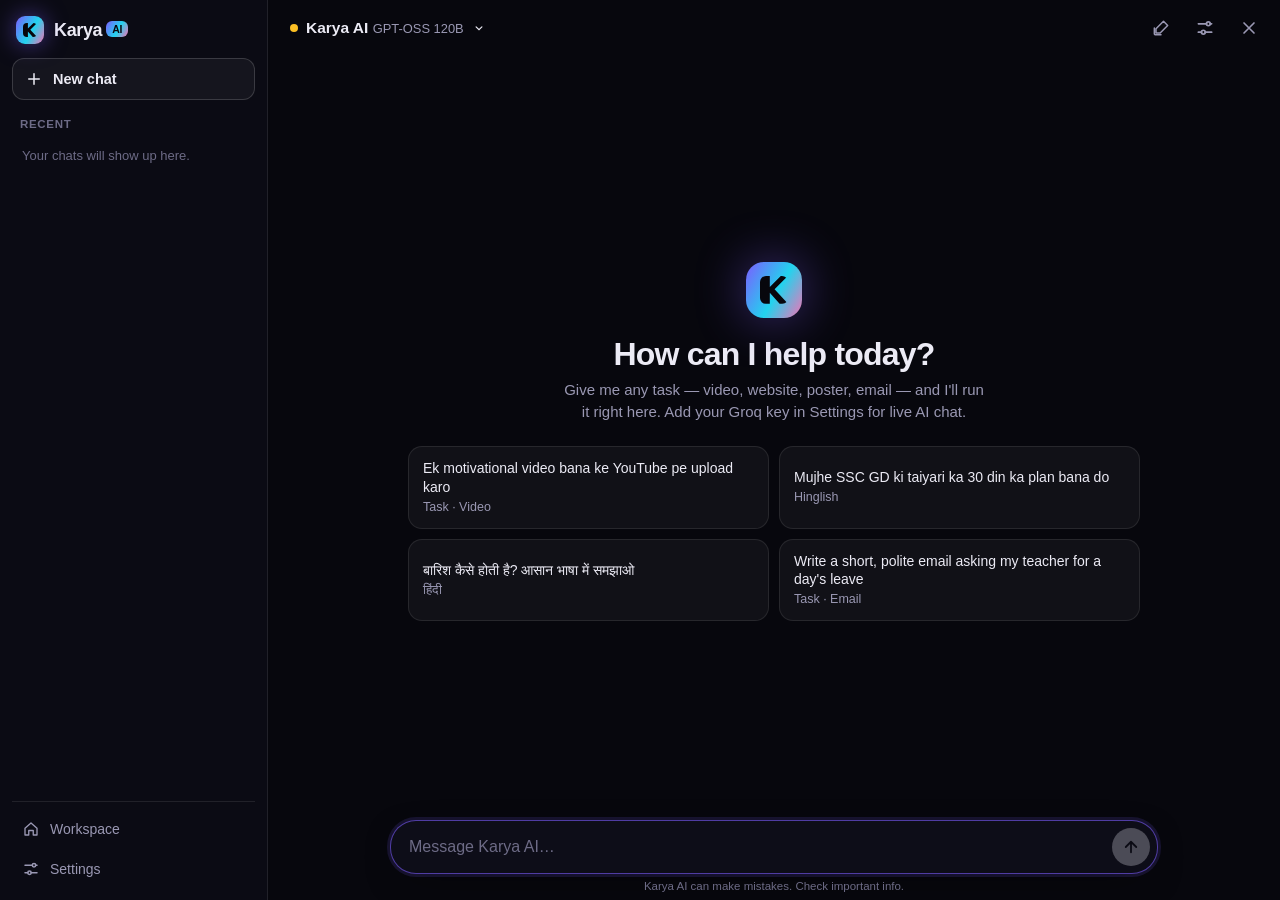
==== chat.html @ 82b5acd1 "Karya AI site: home, full-screen chat, Workspace panel" ====
<!doctype html>
<html lang="en" data-theme="dark">
<head>
<meta charset="utf-8">
<meta name="viewport" content="width=device-width, initial-scale=1, viewport-fit=cover, interactive-widget=resizes-content">
<title>Chat — Karya AI</title>
<meta name="description" content="Chat with Karya AI — fast, smooth, in your language.">
<meta name="theme-color" content="#07070d">
<link rel="icon" href="favicon.svg" type="image/svg+xml">
<link rel="stylesheet" href="chat.css">
</head>
<body>
<div class="app" id="app">
  <aside class="side" id="side" aria-label="Chats">
    <div class="side-top">
      <a href="index.html" class="brand" aria-label="Karya AI home"><span class="brand-mark" aria-hidden="true"></span><span class="brand-name">Karya<span class="brand-ai">AI</span></span></a>
      <button class="icon-btn only-mobile" id="sideClose" aria-label="Close chat list">
        <svg viewBox="0 0 24 24" width="20" height="20" aria-hidden="true"><path d="M6 6l12 12M18 6L6 18" stroke="currentColor" stroke-width="2" stroke-linecap="round"/></svg>
      </button>
    </div>
    <button class="new-chat" id="newChat"><svg viewBox="0 0 24 24" width="18" height="18" aria-hidden="true"><path d="M12 5v14M5 12h14" stroke="currentColor" stroke-width="2" stroke-linecap="round"/></svg>New chat</button>
    <div class="side-label">Recent</div>
    <nav class="chat-list" id="chatList" aria-label="Saved chats"></nav>
    <div class="side-foot">
      <a class="side-link" href="index.html"><svg viewBox="0 0 24 24" width="18" height="18" aria-hidden="true"><path d="M4 11l8-7 8 7v9h-5v-6H9v6H4z" stroke="currentColor" stroke-width="1.8" fill="none" stroke-linejoin="round"/></svg>Workspace</a>
      <button class="side-link" id="sideSettings"><svg viewBox="0 0 24 24" width="18" height="18" aria-hidden="true"><path d="M4 7h10M18 7h2M4 17h4M12 17h8" stroke="currentColor" stroke-width="2" stroke-linecap="round"/><circle cx="16" cy="7" r="2.3" stroke="currentColor" stroke-width="2" fill="none"/><circle cx="10" cy="17" r="2.3" stroke="currentColor" stroke-width="2" fill="none"/></svg>Settings</button>
    </div>
  </aside>
  <div class="scrim" id="scrim" hidden></div>

  <main class="main">
    <header class="bar">
      <button class="icon-btn only-mobile" id="sideOpen" aria-label="Open chat list">
        <svg viewBox="0 0 24 24" width="20" height="20" aria-hidden="true"><path d="M4 6h16M4 12h16M4 18h10" stroke="currentColor" stroke-width="2" stroke-linecap="round" fill="none"/></svg>
      </button>
      <button class="model-pill" id="modelPill" aria-label="Chat model and settings"><span class="dot" id="statusDot"></span><span id="modelLabel">Karya AI</span><svg viewBox="0 0 24 24" width="14" height="14" aria-hidden="true"><path d="M7 10l5 5 5-5" stroke="currentColor" stroke-width="2" fill="none" stroke-linecap="round"/></svg></button>
      <div class="bar-actions">
        <button class="icon-btn" id="barNew" aria-label="New chat" title="New chat"><svg viewBox="0 0 24 24" width="20" height="20" aria-hidden="true"><path d="M12 20H5a1 1 0 0 1-1-1v-7M15 4l5 5-9 9H6v-5z" stroke="currentColor" stroke-width="1.8" fill="none" stroke-linejoin="round" stroke-linecap="round"/></svg></button>
        <button class="icon-btn" id="barSettings" aria-label="Settings" title="Settings"><svg viewBox="0 0 24 24" width="20" height="20" aria-hidden="true"><path d="M4 7h10M18 7h2M4 17h4M12 17h8" stroke="currentColor" stroke-width="2" stroke-linecap="round"/><circle cx="16" cy="7" r="2.3" stroke="currentColor" stroke-width="2" fill="none"/><circle cx="10" cy="17" r="2.3" stroke="currentColor" stroke-width="2" fill="none"/></svg></button>
        <a class="icon-btn" href="index.html" aria-label="Back to workspace" title="Workspace"><svg viewBox="0 0 24 24" width="20" height="20" aria-hidden="true"><path d="M6 6l12 12M18 6L6 18" stroke="currentColor" stroke-width="2" stroke-linecap="round"/></svg></a>
      </div>
    </header>

    <div class="scroller" id="scroller">
      <div class="thread" id="thread" role="log" aria-live="polite" aria-relevant="additions"></div>
    </div>
    <button class="jump" id="jump" aria-label="Scroll to latest" hidden><svg viewBox="0 0 24 24" width="18" height="18" aria-hidden="true"><path d="M12 5v14M6 13l6 6 6-6" stroke="currentColor" stroke-width="2" fill="none" stroke-linecap="round" stroke-linejoin="round"/></svg></button>

    <form class="dock" id="composer" autocomplete="off">
      <div class="composer">
        <label for="input" class="sr-only">Message Karya AI</label>
        <textarea id="input" rows="1" placeholder="Message Karya AI…" enterkeyhint="send"></textarea>
        <button type="submit" class="send" id="send" aria-label="Send message" disabled>
          <svg class="i-send" viewBox="0 0 24 24" width="18" height="18" aria-hidden="true"><path d="M12 19V5M5 12l7-7 7 7" stroke="currentColor" stroke-width="2.4" fill="none" stroke-linecap="round" stroke-linejoin="round"/></svg>
          <svg class="i-stop" viewBox="0 0 24 24" width="14" height="14" aria-hidden="true"><rect x="5" y="5" width="14" height="14" rx="2.5" fill="currentColor"/></svg>
        </button>
      </div>
      <p class="fine">Karya AI can make mistakes. Check important info.</p>
    </form>
  </main>

  <aside class="ws" id="ws" aria-label="Workspace" aria-hidden="true" inert>
    <header class="ws-bar">
      <button type="button" class="ws-min" id="wsMin" aria-label="Minimise workspace and go back to chat"><svg viewBox="0 0 24 24" width="18" height="18" aria-hidden="true"><path d="M6 9l6 6 6-6" stroke="currentColor" stroke-width="2.2" fill="none" stroke-linecap="round" stroke-linejoin="round"/></svg><span>Chat</span></button>
      <div class="ws-title"><b><span class="ws-glyph" aria-hidden="true">🛠️</span>Workspace</b><small id="wsSub">Karya Agent</small></div>
      <span class="ws-live run" id="wsLive">● Live</span>
      <button type="button" class="icon-btn ws-x" id="wsClose" aria-label="Close workspace" title="Close workspace"><svg viewBox="0 0 24 24" width="20" height="20" aria-hidden="true"><path d="M6 6l12 12M18 6L6 18" stroke="currentColor" stroke-width="2" stroke-linecap="round"/></svg></button>
    </header>
    <div class="ws-body" id="wsBody"></div>
  </aside>
</div>

<div class="modal" id="settings" hidden role="dialog" aria-modal="true" aria-labelledby="setTitle">
  <div class="modal-card">
    <div class="modal-head"><h2 id="setTitle">Chat settings</h2><button class="icon-btn" id="setClose" aria-label="Close settings"><svg viewBox="0 0 24 24" width="20" height="20" aria-hidden="true"><path d="M6 6l12 12M18 6L6 18" stroke="currentColor" stroke-width="2" stroke-linecap="round"/></svg></button></div>
    <div class="field">
      <label for="keyInput">Groq API key</label>
      <div class="key-row">
        <input id="keyInput" type="password" placeholder="gsk_…" spellcheck="false" autocomplete="off" autocapitalize="off">
        <button type="button" class="btn btn-ghost" id="keyShow">Show</button>
        <button type="button" class="btn btn-ghost" id="keyTest">Test</button>
      </div>
      <small class="hint">Saved only in this browser. It is sent only to api.groq.com. Get a free key at console.groq.com/keys.</small>
      <p class="status" id="keyStatus" role="status"></p>
    </div>
    <div class="field">
      <label for="modelSel">Model</label>
      <select id="modelSel"></select>
    </div>
    <div class="field">
      <label for="tempIn">Creativity <small id="tempVal">0.7</small></label>
      <input id="tempIn" type="range" min="0" max="1.5" step="0.1" value="0.7">
    </div>
    <div class="modal-actions">
      <button type="button" class="btn btn-ghost danger" id="clearAll">Delete all chats</button>
      <button type="button" class="btn btn-primary" id="setSave">Save</button>
    </div>
  </div>
</div>

<div class="toast" id="toast" role="status" aria-live="polite"></div>
<script src="engine.js"></script>
<script src="chat.js"></script>
</body>
</html>
---- chat.css ----
/* Karya AI — full-screen chat */
:root{--bg:#07070d;--bg2:#0d0d18;--side:#0b0b14;--panel:rgba(255,255,255,.045);--panel2:rgba(255,255,255,.075);--line:rgba(255,255,255,.09);--line2:rgba(255,255,255,.16);--text:#ecebf5;--muted:#9a98b3;--dim:#6d6b86;--v:#7c5cff;--c:#22d3ee;--p:#f472b6;--g:#34d399;--y:#fbbf24;--r:#fb7185;--grad:linear-gradient(120deg,#7c5cff 0%,#22d3ee 55%,#f472b6 100%);--user:#1d1b33;--code:#0c0c16;--font:ui-sans-serif,-apple-system,BlinkMacSystemFont,"Segoe UI",Inter,Roboto,"Helvetica Neue",Arial,"Noto Sans Devanagari",sans-serif;--mono:ui-monospace,SFMono-Regular,Menlo,Consolas,"Liberation Mono",monospace;--shadow:0 20px 60px -20px rgba(0,0,0,.7);--col:768px;--app-h:100dvh;--app-top:0px}
[data-theme="light"]{--bg:#f7f7fb;--bg2:#fff;--side:#f0f0f7;--panel:rgba(20,20,60,.04);--panel2:rgba(20,20,60,.075);--line:rgba(20,20,60,.10);--line2:rgba(20,20,60,.18);--text:#14142b;--muted:#55557a;--dim:#8585a3;--user:#ebe8ff;--code:#14142b;--shadow:0 20px 50px -24px rgba(40,30,120,.25)}
*,*::before,*::after{box-sizing:border-box}
html,body{margin:0;height:100%;overflow:hidden;background:var(--bg);color:var(--text);font-family:var(--font);-webkit-font-smoothing:antialiased;-webkit-text-size-adjust:100%;overscroll-behavior:none}
button,input,select,textarea{font:inherit;color:inherit}
button{cursor:pointer}
a{color:inherit}
.sr-only{position:absolute;width:1px;height:1px;padding:0;margin:-1px;overflow:hidden;clip:rect(0,0,0,0);border:0}
[hidden]{display:none!important}

.app{position:fixed;left:0;right:0;top:var(--app-top);height:var(--app-h);display:flex;overflow:hidden}

/* sidebar */
.side{width:268px;flex:none;display:flex;flex-direction:column;background:var(--side);border-right:1px solid var(--line);padding:14px 12px calc(12px + env(safe-area-inset-bottom));gap:8px;min-height:0}
.side-top{display:flex;align-items:center;justify-content:space-between;padding:2px 4px 6px}
.brand{display:flex;align-items:center;gap:10px;text-decoration:none;font-weight:800;letter-spacing:-.02em;font-size:18px}
.brand-mark{width:28px;height:28px;border-radius:9px;background:var(--grad);position:relative;box-shadow:0 0 22px rgba(124,92,255,.5);flex:none}
.brand-mark::after{content:"";position:absolute;inset:7px;border-radius:4px;background:var(--bg);clip-path:polygon(0 0,35% 0,35% 40%,75% 0,100% 0,52% 48%,100% 100%,70% 100%,35% 60%,35% 100%,0 100%)}
.brand-ai{margin-left:4px;font-size:10.5px;font-weight:800;padding:2px 6px;border-radius:6px;background:var(--grad);color:#0a0a12;vertical-align:3px}
.new-chat{display:flex;align-items:center;gap:10px;width:100%;padding:11px 12px;border-radius:12px;border:1px solid var(--line2);background:var(--panel);font-weight:650;font-size:14.5px;transition:background .15s}
.new-chat:hover{background:var(--panel2)}
.side-label{font-size:11.5px;font-weight:700;letter-spacing:.06em;text-transform:uppercase;color:var(--dim);padding:10px 8px 2px}
.chat-list{flex:1;min-height:0;overflow-y:auto;display:flex;flex-direction:column;gap:2px;margin:0 -4px;padding:0 4px;scrollbar-width:thin}
.chat-item{display:flex;align-items:center;gap:6px;border-radius:10px;padding:0 4px 0 10px;min-height:38px;color:var(--muted);transition:background .15s,color .15s}
.chat-item:hover{background:var(--panel)}
.chat-item.active{background:var(--panel2);color:var(--text)}
.chat-item .open{flex:1;min-width:0;text-align:left;background:none;border:0;padding:9px 0;font-size:14px;white-space:nowrap;overflow:hidden;text-overflow:ellipsis;color:inherit}
.chat-item .del{flex:none;width:28px;height:28px;border:0;border-radius:8px;background:none;color:var(--dim);display:grid;place-items:center;opacity:0;transition:opacity .15s}
.chat-item:hover .del,.chat-item.active .del{opacity:1}
.chat-item .del:hover{color:var(--r);background:var(--panel)}
.list-empty{color:var(--dim);font-size:13px;padding:8px 10px}
.side-foot{display:flex;flex-direction:column;gap:2px;border-top:1px solid var(--line);padding-top:8px}
.side-link{display:flex;align-items:center;gap:10px;padding:10px;border-radius:10px;border:0;background:none;text-decoration:none;font-size:14px;color:var(--muted);text-align:left}
.side-link:hover{background:var(--panel);color:var(--text)}
.scrim{position:fixed;inset:0;background:rgba(0,0,0,.5);z-index:40;backdrop-filter:blur(2px)}

/* main */
.main{flex:1;min-width:0;display:flex;flex-direction:column;position:relative;background:var(--bg)}
.bar{flex:none;display:flex;align-items:center;gap:8px;height:56px;padding:0 12px;padding-top:env(safe-area-inset-top);box-sizing:content-box;border-bottom:1px solid transparent}
.bar.scrolled{border-bottom-color:var(--line)}
.bar-actions{margin-left:auto;display:flex;gap:6px}
.icon-btn{display:inline-grid;place-items:center;width:38px;height:38px;border-radius:11px;border:1px solid transparent;background:none;color:var(--muted);transition:background .15s,color .15s;flex:none;text-decoration:none}
.icon-btn:hover{background:var(--panel);color:var(--text)}
.model-pill{display:flex;align-items:center;gap:8px;border:0;background:none;padding:8px 10px;border-radius:11px;font-weight:700;font-size:15.5px;max-width:60vw;min-width:0}
.model-pill span:not(.dot){white-space:nowrap;overflow:hidden;text-overflow:ellipsis}
.model-pill:hover{background:var(--panel)}
.model-pill small{font-weight:500;color:var(--muted)}
.dot{width:8px;height:8px;border-radius:50%;background:var(--y);flex:none}
.dot.live{background:var(--g);box-shadow:0 0 0 3px rgba(52,211,153,.16)}

.scroller{flex:1;min-height:0;overflow-y:auto;overflow-x:hidden;overscroll-behavior:contain;overflow-anchor:none;-webkit-overflow-scrolling:touch;scrollbar-width:thin}
.thread{max-width:var(--col);margin:0 auto;padding:18px 18px 28px;min-height:100%;display:flex;flex-direction:column}

/* empty state */
.hello{margin:auto 0;padding:24px 0 8px;text-align:center;animation:fade .35s ease both}
.hello .orb{width:56px;height:56px;margin:0 auto 18px;border-radius:18px;background:var(--grad);position:relative;box-shadow:0 0 50px rgba(124,92,255,.45)}
.hello .orb::after{content:"";position:absolute;inset:14px;border-radius:6px;background:var(--bg);clip-path:polygon(0 0,35% 0,35% 40%,75% 0,100% 0,52% 48%,100% 100%,70% 100%,35% 60%,35% 100%,0 100%)}
.hello h1{margin:0 0 6px;font-size:clamp(24px,5.2vw,32px);letter-spacing:-.025em;font-weight:750}
.hello p{margin:0 auto 22px;color:var(--muted);font-size:15px;max-width:420px;line-height:1.5}
.sugg{display:grid;grid-template-columns:1fr 1fr;gap:10px;text-align:left}
.sugg button{text-align:left;border:1px solid var(--line);background:var(--panel);border-radius:14px;padding:12px 14px;font-size:14px;line-height:1.35;color:var(--text);transition:background .15s,border-color .15s;min-width:0}
.sugg button:hover{background:var(--panel2);border-color:var(--line2)}
.sugg button small{display:block;color:var(--muted);font-size:12.5px;margin-top:2px}
@media (max-width:520px){.sugg{grid-template-columns:1fr}.sugg button:nth-child(n+4){display:none}.model-pill small{display:none}}

/* messages */
.msg{display:flex;gap:12px;margin:0 0 22px;animation:fade .2s ease both;min-width:0}
.msg.user{justify-content:flex-end}
.msg.user .bubble{background:var(--user);border:1px solid var(--line);padding:10px 15px;border-radius:20px 20px 6px 20px;max-width:min(85%,600px);white-space:pre-wrap;word-wrap:break-word;overflow-wrap:anywhere;font-size:16px;line-height:1.5}
.msg.bot .av{width:30px;height:30px;border-radius:10px;background:var(--grad);flex:none;position:relative;margin-top:1px}
.msg.bot .av::after{content:"";position:absolute;inset:8px;border-radius:3px;background:var(--bg);clip-path:polygon(0 0,35% 0,35% 40%,75% 0,100% 0,52% 48%,100% 100%,70% 100%,35% 60%,35% 100%,0 100%)}
.msg.bot .col{flex:1;min-width:0}
.md{font-size:16px;line-height:1.65;overflow-wrap:anywhere;min-height:26px}
.md>*:first-child{margin-top:0}.md>*:last-child{margin-bottom:0}
.md p{margin:0 0 .75em}
.md ul,.md ol{margin:0 0 .8em;padding-left:1.4em}
.md li{margin:.25em 0}
.md li>p{margin:0}
.md h1,.md h2,.md h3,.md h4{margin:1.1em 0 .45em;line-height:1.3;letter-spacing:-.01em}
.md h1{font-size:1.3em}.md h2{font-size:1.18em}.md h3,.md h4{font-size:1.05em}
.md strong{font-weight:700}
.md a{color:var(--c);text-decoration:underline;text-underline-offset:2px}
.md blockquote{margin:0 0 .8em;padding:2px 0 2px 14px;border-left:3px solid var(--line2);color:var(--muted)}
.md hr{border:0;border-top:1px solid var(--line);margin:1em 0}
.md code{font-family:var(--mono);font-size:.88em;background:var(--panel2);border:1px solid var(--line);padding:.1em .38em;border-radius:6px}
.md .codebox{margin:0 0 .9em;border:1px solid var(--line2);border-radius:12px;overflow:hidden;background:var(--code)}
.md .codehead{display:flex;align-items:center;justify-content:space-between;padding:6px 8px 6px 14px;font-size:12px;color:#a9a7c4;background:rgba(255,255,255,.04);border-bottom:1px solid rgba(255,255,255,.07);font-family:var(--mono)}
.md .codehead button{border:0;background:none;color:#cfcde6;font-size:12px;padding:4px 8px;border-radius:7px;font-family:var(--font)}
.md .codehead button:hover{background:rgba(255,255,255,.08)}
.md pre{margin:0;padding:12px 14px;overflow-x:auto;color:#e8e6f5;font-size:13.5px;line-height:1.55}
.md pre code{background:none;border:0;padding:0;font-size:inherit;white-space:pre}
.md table{border-collapse:collapse;margin:0 0 .9em;display:block;overflow-x:auto;max-width:100%}
.md th,.md td{border:1px solid var(--line2);padding:6px 10px;text-align:left;font-size:14.5px}
.md th{background:var(--panel)}
.streaming .md>*:last-child::after{content:"";display:inline-block;width:8px;height:8px;margin-left:4px;border-radius:50%;background:var(--c);vertical-align:middle;animation:blink 1s ease-in-out infinite}
.thinking{display:flex;gap:5px;align-items:center;height:26px}
.thinking i{width:7px;height:7px;border-radius:50%;background:var(--muted);animation:bounce 1.2s infinite ease-in-out}
.thinking i:nth-child(2){animation-delay:.15s}.thinking i:nth-child(3){animation-delay:.3s}
.actions{display:flex;gap:2px;margin-top:6px;margin-left:-6px;min-height:30px}
.actions button{display:inline-flex;align-items:center;gap:6px;border:0;background:none;color:var(--dim);font-size:12.5px;padding:6px 8px;border-radius:8px}
.actions button:hover{background:var(--panel);color:var(--text)}
.msg.user .actions{justify-content:flex-end;margin:4px 0 0}
.msg.user{flex-direction:column;align-items:flex-end;gap:0}
.msg.user .actions{opacity:0;transition:opacity .15s}
.msg.user:hover .actions,.msg.user:focus-within .actions{opacity:1}
@media (hover:none){.msg.user .actions{display:none}}
.stopped{display:inline-block;color:var(--dim);font-size:13px;font-style:italic;margin-top:4px}

/* inline notice cards */
.card{border:1px solid var(--line2);background:linear-gradient(180deg,var(--panel2),var(--panel));border-radius:16px;padding:14px 16px;max-width:520px}
.card.warn{border-color:rgba(251,113,133,.35)}
.card b{display:block;font-size:15.5px;margin-bottom:4px}
.card p{margin:0 0 12px;color:var(--muted);font-size:14.5px;line-height:1.5}
.card .row{display:flex;gap:8px;flex-wrap:wrap}

/* buttons */
.btn{display:inline-flex;align-items:center;justify-content:center;gap:8px;border-radius:12px;padding:10px 16px;font-weight:700;font-size:14.5px;border:1px solid transparent;transition:transform .12s,background .15s;white-space:nowrap;text-decoration:none}
.btn:active{transform:scale(.97)}
.btn-primary{background:var(--grad);color:#08080f}
.btn-ghost{background:var(--panel);border-color:var(--line2);color:var(--text)}
.btn-ghost:hover{background:var(--panel2)}
.btn.danger{color:var(--r)}

/* composer */
.jump{position:absolute;left:50%;bottom:calc(var(--dock-h,96px) + 12px);transform:translateX(-50%);width:38px;height:38px;border-radius:50%;border:1px solid var(--line2);background:var(--bg2);color:var(--text);display:grid;place-items:center;box-shadow:var(--shadow);z-index:5;animation:fade .2s ease both}
.dock{flex:none;padding:0 14px calc(8px + env(safe-area-inset-bottom));background:linear-gradient(180deg,transparent,var(--bg) 18px)}
.kb-open .dock{padding-bottom:8px}
.composer{max-width:var(--col);margin:0 auto;display:flex;align-items:flex-end;gap:8px;background:var(--bg2);border:1px solid var(--line2);border-radius:26px;padding:7px 7px 7px 18px;box-shadow:0 10px 40px -18px rgba(0,0,0,.8);transition:border-color .15s,box-shadow .15s}
.composer:focus-within{border-color:rgba(124,92,255,.6);box-shadow:0 0 0 3px rgba(124,92,255,.14),0 10px 40px -18px rgba(0,0,0,.8)}
.composer textarea{flex:1;min-width:0;resize:none;border:0;outline:0;background:none;font-size:16px;line-height:24px;padding:7px 0;max-height:200px;overflow-y:auto;scrollbar-width:thin}
.composer textarea::placeholder{color:var(--dim)}
.send{flex:none;width:38px;height:38px;border-radius:50%;border:0;display:grid;place-items:center;background:var(--text);color:var(--bg);transition:opacity .15s,transform .12s,background .15s}
.send:disabled{opacity:.28;cursor:default}
.send:not(:disabled):active{transform:scale(.92)}
.send .i-stop{display:none}
.send.stop .i-send{display:none}.send.stop .i-stop{display:block}
.fine{max-width:var(--col);margin:6px auto 0;text-align:center;font-size:11.5px;color:var(--dim)}
.kb-open .fine{display:none}

/* modal */
.modal{position:fixed;inset:0;z-index:100;display:grid;place-items:center;padding:16px;background:rgba(0,0,0,.6);backdrop-filter:blur(6px)}
.modal-card{width:100%;max-width:460px;max-height:calc(var(--app-h) - 32px);overflow-y:auto;background:#10101c;border:1px solid var(--line2);border-radius:22px;padding:20px;box-shadow:var(--shadow);animation:rise .25s ease both}
[data-theme="light"] .modal-card{background:#fff}
.modal-head{display:flex;justify-content:space-between;align-items:center;margin-bottom:8px}
.modal-head h2{margin:0;font-size:19px}
.field{margin-top:14px}
.field label{display:flex;justify-content:space-between;font-weight:650;font-size:14px;margin-bottom:7px}
.field label small{color:var(--muted);font-weight:500}
.field input[type=password],.field input[type=text],.field select{width:100%;min-width:0;padding:11px 12px;border-radius:12px;border:1px solid var(--line2);background:var(--panel);font-size:16px;outline:0}
.field select option{background:#10101c;color:#ecebf5}
[data-theme="light"] .field select option{background:#fff;color:#14142b}
.field input:focus,.field select:focus{border-color:rgba(124,92,255,.6)}
.field input[type=range]{width:100%;accent-color:var(--v)}
.key-row{display:flex;gap:6px}
.key-row input{flex:1}
.key-row .btn{padding:10px 12px}
.hint{display:block;color:var(--dim);font-size:12.5px;margin-top:7px;line-height:1.45}
.status{margin:8px 0 0;font-size:13.5px;min-height:1em;color:var(--muted)}
.status.ok{color:var(--g)}.status.bad{color:var(--r)}
.modal-actions{display:flex;gap:8px;justify-content:space-between;margin-top:20px}

.toast{position:fixed;left:50%;top:calc(var(--app-top) + 70px);transform:translate(-50%,-10px);opacity:0;z-index:120;background:#1a1a2b;color:#ecebf5;border:1px solid var(--line2);padding:10px 16px;border-radius:12px;font-size:14px;box-shadow:var(--shadow);transition:.25s;pointer-events:none;max-width:calc(100vw - 32px);text-align:center}
.toast.show{opacity:1;transform:translate(-50%,0)}

.only-mobile{display:none}
@media (max-width:899px){
  .only-mobile{display:inline-grid}
  .side{position:fixed;left:0;top:var(--app-top);height:var(--app-h);z-index:50;width:min(86vw,300px);transform:translateX(-102%);transition:transform .25s ease;box-shadow:var(--shadow);padding-top:calc(14px + env(safe-area-inset-top))}
  .side.open{transform:none}
  .bar{padding:0 6px;padding-top:env(safe-area-inset-top)}
  .thread{padding:14px 16px 24px}
  .dock{padding-left:10px;padding-right:10px}
}

@keyframes fade{from{opacity:0;transform:translateY(4px)}to{opacity:1;transform:none}}
@keyframes rise{from{opacity:0;transform:translateY(12px) scale(.98)}to{opacity:1;transform:none}}
@keyframes bounce{0%,80%,100%{transform:translateY(0);opacity:.45}40%{transform:translateY(-5px);opacity:1}}
@keyframes blink{0%,100%{opacity:.25}50%{opacity:1}}
/* ---------- inline task runs ---------- */
.msg.run .av,.msg.ui .av{width:30px;height:30px;border-radius:10px;background:var(--grad);flex:none;position:relative;margin-top:1px}
.msg.run .av::after,.msg.ui .av::after{content:"";position:absolute;inset:8px;border-radius:3px;background:var(--bg);clip-path:polygon(0 0,35% 0,35% 40%,75% 0,100% 0,52% 48%,100% 100%,70% 100%,35% 60%,35% 100%,0 100%)}
.msg.run .col,.msg.ui .col{flex:1;min-width:0}
.runcard,.uicard{border:1px solid var(--line2);background:linear-gradient(180deg,rgba(124,92,255,.10),var(--panel) 60%);border-radius:18px;padding:14px;min-width:0;overflow:hidden;box-shadow:var(--shadow);position:relative;animation:rise .3s ease both}
.rc-head{display:flex;align-items:center;gap:10px;min-width:0}
.rc-ico{width:38px;height:38px;border-radius:12px;display:grid;place-items:center;font-size:19px;background:var(--panel2);border:1px solid var(--line2);flex:none}
.rc-t{flex:1;min-width:0}
.rc-t b{display:block;font-size:15px;white-space:nowrap;overflow:hidden;text-overflow:ellipsis}
.rc-t small{color:var(--muted);font-size:12.5px}
.rc-pill{flex:none;font-size:12px;font-weight:700;padding:4px 9px;border-radius:999px;background:rgba(124,92,255,.18);color:#b9a8ff;border:1px solid rgba(124,92,255,.4);animation:blink 1.6s ease-in-out infinite}
.runcard.done .rc-pill{animation:none;background:rgba(52,211,153,.16);color:var(--g);border-color:rgba(52,211,153,.45)}
.runcard.stopped .rc-pill{animation:none;background:var(--panel2);color:var(--muted);border-color:var(--line2)}
[data-theme="light"] .rc-pill{color:#5b3fe0}
[data-theme="light"] .runcard.done .rc-pill{color:#059669}
.rc-prog{margin-top:12px}
.rc-bar{height:6px;border-radius:99px;background:var(--panel2);overflow:hidden}
.rc-bar i{display:block;height:100%;width:0;background:var(--grad);border-radius:inherit;transition:width .35s ease;box-shadow:0 0 12px rgba(124,92,255,.6)}
.rc-meta{display:flex;justify-content:space-between;gap:10px;margin-top:6px;font-size:12px;color:var(--muted);font-variant-numeric:tabular-nums}
.rc-meta .rc-step{min-width:0;overflow:hidden;text-overflow:ellipsis;white-space:nowrap}
.rc-meta>span:last-child{flex:none}
.rc-tools{display:flex;gap:6px;overflow-x:auto;margin:12px -14px 0;padding:0 14px 2px;scrollbar-width:none}
.rc-tools::-webkit-scrollbar{display:none}
.rc-tools .chip{flex:none;display:inline-flex;align-items:center;gap:5px;font-size:12px;padding:5px 9px;border-radius:999px;border:1px solid var(--line);background:var(--panel);color:var(--dim);white-space:nowrap;transition:all .2s}
.rc-tools .chip.on{color:var(--text);border-color:rgba(34,211,238,.6);background:rgba(34,211,238,.12);box-shadow:0 0 0 3px rgba(34,211,238,.08)}
.rc-tools .chip.used{color:var(--muted);border-color:rgba(52,211,153,.35)}
.rc-steps{list-style:none;margin:12px 0 0;padding:0;display:flex;flex-direction:column;gap:2px}
.rc-steps li{display:flex;gap:10px;align-items:flex-start;padding:6px 8px;border-radius:10px;color:var(--dim);transition:background .2s,color .2s;min-width:0}
.rc-steps li .sx{min-width:0;flex:1}
.rc-steps li b{display:block;font-size:13.5px;font-weight:600}
.rc-steps li small{display:block;font-size:12px;color:var(--dim);white-space:nowrap;overflow:hidden;text-overflow:ellipsis}
.rc-steps li .st{width:16px;height:16px;border-radius:50%;border:2px solid var(--line2);flex:none;margin-top:2px;position:relative}
.rc-steps li.run{background:var(--panel2);color:var(--text)}
.rc-steps li.run small{color:var(--muted)}
.rc-steps li.run .st{border-color:var(--c);border-top-color:transparent;animation:spin .8s linear infinite}
.rc-steps li.ok{color:var(--text)}
.rc-steps li.ok .st{border-color:var(--g);background:var(--g)}
.rc-steps li.ok .st::after{content:"";position:absolute;left:3.5px;top:1px;width:4px;height:7px;border:solid #06281c;border-width:0 2px 2px 0;transform:rotate(45deg)}
.rc-steps li.x .st{border-color:var(--r)}
.rc-art{display:grid;grid-template-columns:repeat(4,1fr);gap:6px;margin-top:10px}
.rc-art i{aspect-ratio:16/10;border-radius:8px;animation:rise .45s ease both}
.rc-log{margin-top:10px;padding:9px 11px;border-radius:12px;background:var(--code);border:1px solid var(--line);font-family:var(--mono);font-size:11.5px;line-height:1.55;color:#a5b4fc;min-height:24px;max-height:120px;overflow:hidden}
[data-theme="light"] .rc-log{color:#c7d2fe}
.rc-log div{white-space:nowrap;overflow:hidden;text-overflow:ellipsis;animation:fade .2s ease both}
.rc-log .sys{color:#67e8f9}.rc-log .ok{color:#6ee7b7}.rc-log .dim{color:#7c7a99}
.runcard.done .rc-steps,.runcard.done .rc-log,.runcard.done .rc-art,.runcard.stopped .rc-log,.runcard.stopped .rc-art{display:none}
.runcard.done.open .rc-steps,.runcard.stopped.open .rc-steps{display:flex}
.runcard.stopped .rc-steps{display:none}
.rc-done-n,.rc-more{font-size:12px;color:var(--dim);padding:6px 8px 0 34px}
.rc-done-n{color:var(--g)}
.rc-more{padding:2px 8px 0 34px}
.rc-toggle{margin-top:10px;background:none;border:0;padding:4px 0;color:var(--muted);font-size:12.5px;font-weight:600}
.rc-toggle:hover{color:var(--text)}
.rc-result:empty{display:none}
.rc-result{position:relative;margin-top:12px}
.result{border:1px solid rgba(52,211,153,.4);border-radius:14px;padding:12px;background:linear-gradient(180deg,rgba(52,211,153,.10),rgba(255,255,255,.02));animation:rise .4s ease both}
.result-head{display:flex;gap:12px;align-items:center;min-width:0}
.result-head>div:last-child{min-width:0}
.result-ico{width:42px;height:42px;border-radius:13px;display:grid;place-items:center;font-size:21px;background:rgba(52,211,153,.18);border:1px solid rgba(52,211,153,.5);flex:none}
.result-head b{display:block;font-size:15px}
.result-head small{color:var(--muted);font-size:12.5px;overflow-wrap:anywhere}
.result-link{display:flex;align-items:center;gap:10px;margin-top:10px;padding:8px 10px;border-radius:12px;background:rgba(0,0,0,.3);border:1px solid var(--line);font-family:var(--mono);font-size:12px;overflow:hidden}
[data-theme="light"] .result-link{background:rgba(20,20,60,.05)}
.result-link span{overflow:hidden;text-overflow:ellipsis;white-space:nowrap;min-width:0;flex:1}
.btn-sm{padding:5px 10px;font-size:12.5px;border-radius:9px;flex:none}
.yt-card{display:grid;grid-template-columns:112px 1fr;gap:12px;margin-top:10px;align-items:start}
.yt-thumb{aspect-ratio:16/9;border-radius:10px;overflow:hidden;position:relative}
.yt-thumb em{position:absolute;right:5px;bottom:5px;font-size:10px;font-style:normal;color:#fff;background:rgba(0,0,0,.8);padding:1px 5px;border-radius:4px;font-family:var(--mono)}
.yt-meta{min-width:0}
.yt-meta b{font-size:13.5px;display:block;line-height:1.35;overflow-wrap:anywhere}
.yt-meta small{color:var(--muted);font-size:12px}
.burst{position:absolute;inset:0;pointer-events:none;overflow:visible}
.burst i{position:absolute;top:40%;width:7px;height:7px;border-radius:2px;animation:pop 1.3s cubic-bezier(.2,.7,.3,1) forwards}
@keyframes pop{0%{transform:translate(0,0) scale(.6);opacity:1}100%{transform:translate(var(--dx),var(--dy)) rotate(260deg) scale(1);opacity:0}}
@keyframes spin{to{transform:rotate(360deg)}}
/* inline app cards (pricing / projects) */
.uc-h{display:block;font-size:15px;margin-bottom:10px}
.plans{display:grid;grid-template-columns:repeat(3,minmax(0,1fr));gap:8px;margin-bottom:12px}
.pl{border:1px solid var(--line2);border-radius:12px;padding:10px;display:flex;flex-direction:column;gap:3px;min-width:0;background:var(--panel)}
.pl.on{border-color:rgba(124,92,255,.6);background:rgba(124,92,255,.12)}
.pl span{font-weight:700;font-size:13px}
.pl em{font-style:normal;font-size:10.5px;color:var(--g);display:block}
.pl b{font-size:17px}.pl b small{font-size:11px;color:var(--muted);font-weight:500}
.pl>small{font-size:11.5px;color:var(--muted);line-height:1.35}
@media (max-width:420px){.plans{grid-template-columns:1fr}.pl{flex-direction:row;flex-wrap:wrap;align-items:baseline;gap:4px 10px}.pl>small{flex-basis:100%}}
.uicard .btn{text-decoration:none}
.plist{display:flex;flex-direction:column;gap:4px}
.plist a{display:flex;gap:10px;align-items:center;padding:8px 10px;border-radius:12px;text-decoration:none;border:1px solid var(--line);background:var(--panel);min-width:0}
.plist a:hover{background:var(--panel2)}
.plist .pt{min-width:0;flex:1}
.plist .pt b{display:block;font-size:13.5px;white-space:nowrap;overflow:hidden;text-overflow:ellipsis}
.plist .pt small{color:var(--muted);font-size:12px}
.uicard .muted{color:var(--muted);margin:0;font-size:14px}
/* ---------- Workspace panel ---------- */
.wschip{display:flex;align-items:center;gap:11px;width:100%;max-width:440px;text-align:left;padding:11px 12px 13px;border-radius:16px;border:1px solid var(--line2);background:linear-gradient(180deg,rgba(124,92,255,.12),var(--panel) 70%);color:var(--text);position:relative;overflow:hidden;animation:rise .3s ease both;cursor:pointer;transition:border-color .2s,transform .12s}
.wschip:hover{border-color:rgba(124,92,255,.55)}
.wschip:active{transform:scale(.985)}
.wc-ico{width:36px;height:36px;border-radius:11px;display:grid;place-items:center;font-size:18px;background:var(--panel2);border:1px solid var(--line2);flex:none}
.wc-t{flex:1;min-width:0}
.wc-h{display:block;font-size:14.5px;font-weight:700}
.wc-s{display:block;font-size:12.5px;color:var(--muted);white-space:nowrap;overflow:hidden;text-overflow:ellipsis}
.wc-open{flex:none;font-size:12.5px;font-weight:700;padding:6px 11px;border-radius:999px;background:var(--grad);color:#08080f}
.wschip.viewing .wc-open{background:var(--panel2);color:var(--muted)}
.wc-bar{position:absolute;left:0;right:0;bottom:0;height:3px;background:var(--panel2)}
.wc-bar>i{display:block;height:100%;width:0;background:var(--grad);transition:width .35s ease}
.wschip.run .wc-h{background:var(--grad);-webkit-background-clip:text;background-clip:text;color:transparent}
.wschip.done{border-color:rgba(52,211,153,.4);background:linear-gradient(180deg,rgba(52,211,153,.10),var(--panel) 70%)}
.wschip.done .wc-bar>i{background:var(--g);box-shadow:none}
.wschip.stopped .wc-bar>i{background:var(--dim)}

.ws{display:none;flex-direction:column;min-width:0;min-height:0;background:var(--bg2)}
.ws-bar{flex:none;display:flex;align-items:center;gap:10px;height:56px;padding:0 10px 0 14px;padding-top:env(safe-area-inset-top);box-sizing:content-box;border-bottom:1px solid var(--line);background:rgba(13,13,24,.85);backdrop-filter:blur(12px)}
.ws-min{display:none;align-items:center;gap:4px;height:36px;padding:0 12px 0 8px;border-radius:11px;border:1px solid var(--line2);background:var(--panel);color:var(--text);font-weight:700;font-size:13.5px;flex:none}
.ws-title{flex:1;min-width:0;line-height:1.2}
.ws-title b{display:flex;align-items:center;gap:6px;font-size:15px}
.ws-glyph{font-size:14px}
.ws-title small{display:block;font-size:12px;color:var(--muted);white-space:nowrap;overflow:hidden;text-overflow:ellipsis}
.ws-live{flex:none;font-size:11.5px;font-weight:800;letter-spacing:.02em;padding:4px 9px;border-radius:999px;background:rgba(251,113,133,.14);color:var(--r);border:1px solid rgba(251,113,133,.4);animation:blink 1.6s ease-in-out infinite}
.ws-live.done{animation:none;background:rgba(52,211,153,.16);color:var(--g);border-color:rgba(52,211,153,.45)}
.ws-live.stopped{animation:none;background:var(--panel2);color:var(--muted);border-color:var(--line2)}
.ws-body{flex:1;min-height:0;overflow-y:auto;overflow-x:hidden;overscroll-behavior:contain;padding:16px 16px calc(28px + env(safe-area-inset-bottom));scroll-padding-top:90px}
.wsrun{max-width:760px;margin:0 auto}
.ws-card{animation:none;padding:16px;border-radius:20px;overflow:visible}
.ws-hero{display:flex;align-items:center;gap:12px}
.ws-hero .rc-ico{width:48px;height:48px;font-size:24px;border-radius:14px;background:var(--grad);border:0}
.ws-hero .rc-t b{font-size:19px;line-height:1.25;white-space:normal;display:-webkit-box;-webkit-line-clamp:2;-webkit-box-orient:vertical;overflow:hidden}
.ws-kicker{display:block;font-size:11.5px!important;font-weight:700;letter-spacing:.05em;text-transform:uppercase;color:var(--c)!important}
.ws-task{margin:12px 0 0;font-size:13.5px;color:var(--muted);background:var(--panel);border:1px solid var(--line);border-radius:12px;padding:9px 11px;overflow-wrap:anywhere}
.ws-task span{display:inline-block;font-size:10.5px;font-weight:800;text-transform:uppercase;letter-spacing:.06em;color:var(--dim);margin-right:8px}
.ws-prog{position:sticky;top:-16px;z-index:3;margin:12px -16px 0;padding:10px 16px 12px;background:linear-gradient(180deg,var(--bg2) 75%,transparent)}
.ws-prog .rc-meta{margin:0 0 7px;font-size:13px}
.ws-prog .rc-bar{height:9px}
.ws-prog .rc-pct{font-weight:800;color:var(--text)}
.ws-sec{margin-top:16px}
.ws-sec h4{margin:0 0 8px;font-size:11.5px;font-weight:800;letter-spacing:.07em;text-transform:uppercase;color:var(--dim);display:flex;align-items:center;gap:8px}
.ws-sec h4 small{font-size:11px;padding:1px 7px;border-radius:99px;background:var(--panel2);color:var(--muted);letter-spacing:0}
.rc-tools.ws-tools{display:grid;grid-template-columns:repeat(auto-fill,minmax(150px,1fr));gap:8px;margin:0;padding:0;overflow:visible}
.ws-tools .chip.tool{display:flex;align-items:center;gap:9px;padding:10px;border-radius:14px;border:1px solid var(--line);background:var(--panel);color:var(--dim);white-space:normal;min-width:0;font-size:13px;transition:all .25s}
.ws-tools .ti{width:32px;height:32px;border-radius:10px;display:grid;place-items:center;font-size:16px;background:var(--panel2);flex:none}
.ws-tools .tn{min-width:0;flex:1}
.ws-tools .tn b{display:block;font-weight:700;color:var(--muted);white-space:nowrap;overflow:hidden;text-overflow:ellipsis}
.ws-tools .ts{display:block;font-size:11.5px;color:var(--dim)}
.ws-tools .ts::before{content:"Idle"}
.ws-tools .chip.seen .ts::before,.ws-tools .chip.used .ts::before{content:"✓ Done"}
.ws-tools .chip.seen .ts,.ws-tools .chip.used .ts{color:var(--g)}
.ws-tools .chip.on .ts::before{content:"Working…"}
.ws-tools .chip.on .ts{color:var(--c)}
.ws-tools .chip.on{border-color:rgba(34,211,238,.6);background:rgba(34,211,238,.10);box-shadow:0 0 0 3px rgba(34,211,238,.08),0 8px 24px -10px rgba(34,211,238,.5)}
.ws-tools .chip.on .tn b{color:var(--text)}
.ws-tools .chip.on .ti{animation:pulse 1.2s ease-in-out infinite}
.ws-tools .chip.seen,.ws-tools .chip.used{border-color:rgba(52,211,153,.3)}
.ws-tools .chip.seen .tn b,.ws-tools .chip.used .tn b{color:var(--text)}
.rc-steps.ws-steps{margin:0;gap:4px;position:relative}
.ws-steps li{padding:9px 10px;border:1px solid transparent;align-items:center}
.ws-steps li b{font-size:14px}
.ws-steps li .sn{font-style:normal;font-family:var(--mono);font-size:11px;color:var(--dim);flex:none}
.ws-steps li.run{border-color:rgba(34,211,238,.35);background:rgba(34,211,238,.07)}
.ws-steps li.ok .sn{color:var(--g)}
.ws-out .rc-art{margin:0 0 8px}
.ws-console{border-radius:14px;overflow:hidden;border:1px solid var(--line);background:var(--code)}
.ws-con-bar{display:flex;align-items:center;gap:6px;padding:8px 11px;border-bottom:1px solid var(--line);font-family:var(--mono);font-size:11px;color:var(--dim)}
.ws-con-bar i{width:9px;height:9px;border-radius:50%;background:#fb7185}.ws-con-bar i:nth-child(2){background:#fbbf24}.ws-con-bar i:nth-child(3){background:#34d399}
.ws-con-bar span{margin-left:6px;white-space:nowrap;overflow:hidden;text-overflow:ellipsis}
.ws-console .rc-log{margin:0;border:0;border-radius:0;height:190px;max-height:none;overflow-y:auto;font-size:12px;scrollbar-width:thin}
.ws-card.done .rc-steps,.ws-card.stopped .rc-steps{display:flex}
.ws-card.done .rc-log,.ws-card.stopped .rc-log{display:block}
.ws-card.done .rc-art{display:grid}
.ws-card.done .ws-console .rc-log{height:130px}
.ws-card .rc-result{margin-top:16px;scroll-margin-top:70px}
.ws-card .yt-card{grid-template-columns:minmax(0,190px) 1fr;gap:14px}
.ws-card .yt-meta b{font-size:15px}
.rc-tools.ws-tools{position:relative}
.ws-done{margin-top:14px;display:flex;flex-wrap:wrap;align-items:center;gap:6px 12px;padding:14px;border-radius:16px;background:rgba(52,211,153,.12);border:1px solid rgba(52,211,153,.45);animation:rise .35s ease both}
.ws-done[hidden]{display:none}
.ws-done b{font-size:17px;color:var(--g)}
.ws-done-t{flex:1;min-width:150px;font-size:13px;color:var(--muted)}
.ws-done .btn{flex:none}
[data-theme="light"] .ws-bar{background:rgba(255,255,255,.85)}
[data-theme="light"] .ws-done b{color:#059669}
.ws-outsec[hidden]{display:none}
.ws-out-st{font-size:11px;padding:1px 7px;border-radius:99px;background:var(--panel2);color:var(--muted);letter-spacing:0}
.ws-out-st.writing{color:var(--c);animation:blink 1.4s ease-in-out infinite}
.ws-out-st.done{color:var(--g)}
.ws-out-st.error{color:var(--r)}
.ws-copy-all{margin-left:auto;font-size:11.5px;font-weight:700;letter-spacing:0;text-transform:none;padding:4px 10px;border-radius:9px;border:1px solid var(--line2);background:var(--panel);color:var(--text)}
.ws-copy-all[hidden]{display:none}
.ws-files{font-size:14px;line-height:1.6;padding:12px 14px;border-radius:14px;background:var(--panel);border:1px solid var(--line);min-width:0;overflow-wrap:anywhere;max-height:520px;overflow-y:auto}
.ws-files pre{max-height:340px;overflow:auto}
.ws-preview{margin-bottom:10px;border-radius:14px;overflow:hidden;border:1px solid var(--line2);background:#fff}
.ws-preview[hidden]{display:none}
.ws-pv-bar{display:flex;align-items:center;gap:6px;padding:7px 10px;background:#15152a;font-size:11.5px;color:#9a98b3;font-family:var(--mono)}
.ws-pv-bar i{width:8px;height:8px;border-radius:50%;background:#fb7185}.ws-pv-bar i:nth-child(2){background:#fbbf24}.ws-pv-bar i:nth-child(3){background:#34d399}
.ws-pv-bar span{margin-left:6px;white-space:nowrap;overflow:hidden;text-overflow:ellipsis}
.ws-preview iframe{display:block;width:100%;height:420px;border:0;background:#fff}
@media (max-width:899px){.ws-preview iframe{height:360px}.ws-files{max-height:420px}}
@keyframes pulse{0%,100%{transform:scale(1)}50%{transform:scale(1.12)}}

@media (min-width:900px){
  .ws{width:min(580px,46vw);flex:none;border-left:1px solid var(--line);animation:wsIn .3s ease both}
  .app.ws-open .ws{display:flex}
  .ws-body{padding:18px 20px 28px}
  .ws-prog{top:-18px;margin:12px -16px 0}
}
@media (min-width:900px) and (max-width:1180px){.app.ws-open .side{display:none}}
@keyframes wsIn{from{opacity:0;transform:translateX(24px)}to{opacity:1;transform:none}}
@media (max-width:899px){
  .ws{display:flex;position:fixed;left:0;right:0;top:var(--app-top);height:var(--app-h);z-index:70;transform:translateY(102%);visibility:hidden;transition:transform .32s cubic-bezier(.2,.8,.2,1),visibility 0s linear .32s;box-shadow:0 -20px 60px rgba(0,0,0,.5)}
  .ws.open{transform:none;visibility:visible;transition:transform .32s cubic-bezier(.2,.8,.2,1),visibility 0s}
  .ws-min{display:inline-flex}
  .ws-x{display:none}
  .ws-title{text-align:center}
  .ws-title b{justify-content:center}
  .ws-bar{padding:0 12px}
  .ws-body{padding:12px 12px calc(24px + env(safe-area-inset-bottom))}
  .ws-card{padding:14px}
  .ws-prog{top:-12px;margin:10px -14px 0;padding:10px 14px 12px}
  .rc-tools.ws-tools{grid-template-columns:none;grid-auto-flow:column;grid-template-rows:repeat(2,auto);grid-auto-columns:minmax(150px,44%);gap:7px;overflow-x:auto;margin:0 -14px;padding:2px 14px 4px;scroll-padding:0 14px;scrollbar-width:none}
  .rc-tools.ws-tools::-webkit-scrollbar{display:none}
  .ws-card .yt-card{grid-template-columns:minmax(0,140px) 1fr;gap:12px}
  .ws-tools .chip.tool{padding:8px;gap:8px;font-size:12.5px}
  .ws-tools .ti{width:28px;height:28px;font-size:14px}
  .ws-console .rc-log{height:150px;font-size:11.5px}
  .ws-steps li{padding:7px 9px}
  .ws-steps li b{font-size:13.5px}
  .ws-hero .rc-t b{font-size:17px}
  .ws-hero .rc-ico{width:44px;height:44px}
}
@media (prefers-reduced-motion:reduce){*{animation:none!important;transition:none!important}}
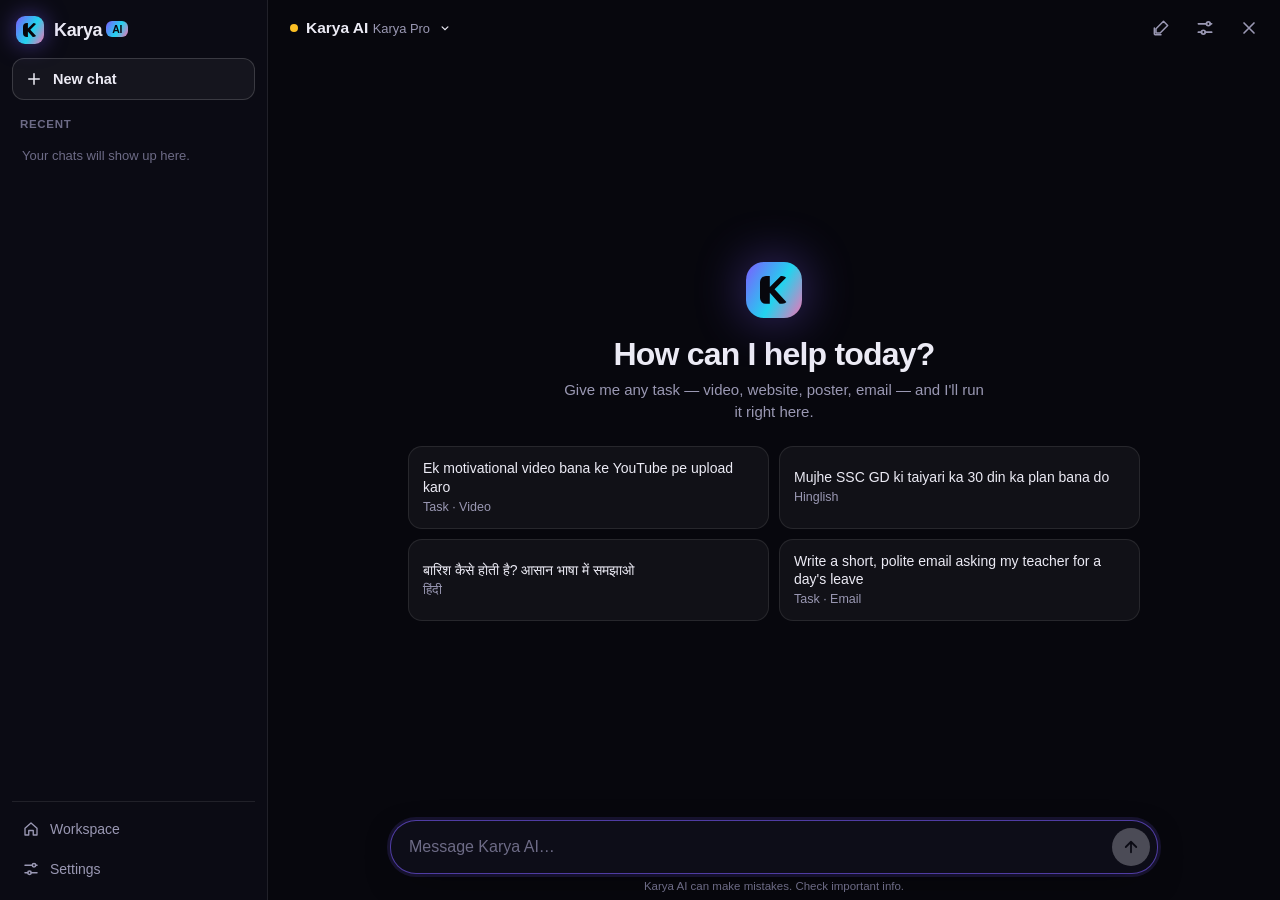
==== commit bd5979f7: "Karya AI: no vendor/model names in the UI (Karya Pro/Fast/Ultra, neutral errors, custom key under Ad" ====
--- a/chat.html
+++ b/chat.html
@@ -74,14 +74,18 @@
   <div class="modal-card">
     <div class="modal-head"><h2 id="setTitle">Chat settings</h2><button class="icon-btn" id="setClose" aria-label="Close settings"><svg viewBox="0 0 24 24" width="20" height="20" aria-hidden="true"><path d="M6 6l12 12M18 6L6 18" stroke="currentColor" stroke-width="2" stroke-linecap="round"/></svg></button></div>
     <div class="field">
-      <label for="keyInput">Groq API key</label>
-      <div class="key-row">
-        <input id="keyInput" type="password" placeholder="gsk_…" spellcheck="false" autocomplete="off" autocapitalize="off">
-        <button type="button" class="btn btn-ghost" id="keyShow">Show</button>
-        <button type="button" class="btn btn-ghost" id="keyTest">Test</button>
-      </div>
-      <small class="hint">Saved only in this browser. It is sent only to api.groq.com. Get a free key at console.groq.com/keys.</small>
+      <label>Live chat</label>
       <p class="status" id="keyStatus" role="status"></p>
+      <details class="adv">
+        <summary>Advanced</summary>
+        <label for="keyInput">Custom API key <small>(optional)</small></label>
+        <div class="key-row">
+          <input id="keyInput" type="password" placeholder="Paste key" spellcheck="false" autocomplete="off" autocapitalize="off">
+          <button type="button" class="btn btn-ghost" id="keyShow">Show</button>
+          <button type="button" class="btn btn-ghost" id="keyTest">Test</button>
+        </div>
+        <small class="hint">Not needed — Karya AI works without it. If you add one, it is saved only in this browser.</small>
+      </details>
     </div>
     <div class="field">
       <label for="modelSel">Model</label>
@@ -93,6 +97,7 @@
     </div>
     <div class="modal-actions">
       <button type="button" class="btn btn-ghost danger" id="clearAll">Delete all chats</button>
+      <button type="button" class="btn btn-ghost" data-prem-reset>Reset premium (demo)</button>
       <button type="button" class="btn btn-primary" id="setSave">Save</button>
     </div>
   </div>
@@ -100,6 +105,7 @@
 
 <div class="toast" id="toast" role="status" aria-live="polite"></div>
 <script src="engine.js"></script>
+<script src="premium.js"></script>
 <script src="chat.js"></script>
 </body>
 </html>
--- a/chat.css
+++ b/chat.css
@@ -356,22 +356,6 @@
 .ws-done .btn{flex:none}
 [data-theme="light"] .ws-bar{background:rgba(255,255,255,.85)}
 [data-theme="light"] .ws-done b{color:#059669}
-.ws-outsec[hidden]{display:none}
-.ws-out-st{font-size:11px;padding:1px 7px;border-radius:99px;background:var(--panel2);color:var(--muted);letter-spacing:0}
-.ws-out-st.writing{color:var(--c);animation:blink 1.4s ease-in-out infinite}
-.ws-out-st.done{color:var(--g)}
-.ws-out-st.error{color:var(--r)}
-.ws-copy-all{margin-left:auto;font-size:11.5px;font-weight:700;letter-spacing:0;text-transform:none;padding:4px 10px;border-radius:9px;border:1px solid var(--line2);background:var(--panel);color:var(--text)}
-.ws-copy-all[hidden]{display:none}
-.ws-files{font-size:14px;line-height:1.6;padding:12px 14px;border-radius:14px;background:var(--panel);border:1px solid var(--line);min-width:0;overflow-wrap:anywhere;max-height:520px;overflow-y:auto}
-.ws-files pre{max-height:340px;overflow:auto}
-.ws-preview{margin-bottom:10px;border-radius:14px;overflow:hidden;border:1px solid var(--line2);background:#fff}
-.ws-preview[hidden]{display:none}
-.ws-pv-bar{display:flex;align-items:center;gap:6px;padding:7px 10px;background:#15152a;font-size:11.5px;color:#9a98b3;font-family:var(--mono)}
-.ws-pv-bar i{width:8px;height:8px;border-radius:50%;background:#fb7185}.ws-pv-bar i:nth-child(2){background:#fbbf24}.ws-pv-bar i:nth-child(3){background:#34d399}
-.ws-pv-bar span{margin-left:6px;white-space:nowrap;overflow:hidden;text-overflow:ellipsis}
-.ws-preview iframe{display:block;width:100%;height:420px;border:0;background:#fff}
-@media (max-width:899px){.ws-preview iframe{height:360px}.ws-files{max-height:420px}}
 @keyframes pulse{0%,100%{transform:scale(1)}50%{transform:scale(1.12)}}
 
 @media (min-width:900px){
@@ -405,3 +389,12 @@
   .ws-hero .rc-ico{width:44px;height:44px}
 }
 @media (prefers-reduced-motion:reduce){*{animation:none!important;transition:none!important}}
+
+/* Settings → Advanced (optional custom key) */
+.adv { margin-top: 10px; }
+.adv > summary { cursor: pointer; font-size: 13px; opacity: .75; list-style: none; padding: 6px 0; }
+.adv > summary::-webkit-details-marker { display: none; }
+.adv > summary::before { content: "▸ "; }
+.adv[open] > summary::before { content: "▾ "; }
+.adv[open] > summary { margin-bottom: 6px; }
+.msg .row.choice { display: flex; gap: 8px; flex-wrap: wrap; margin: 8px 0 2px; }
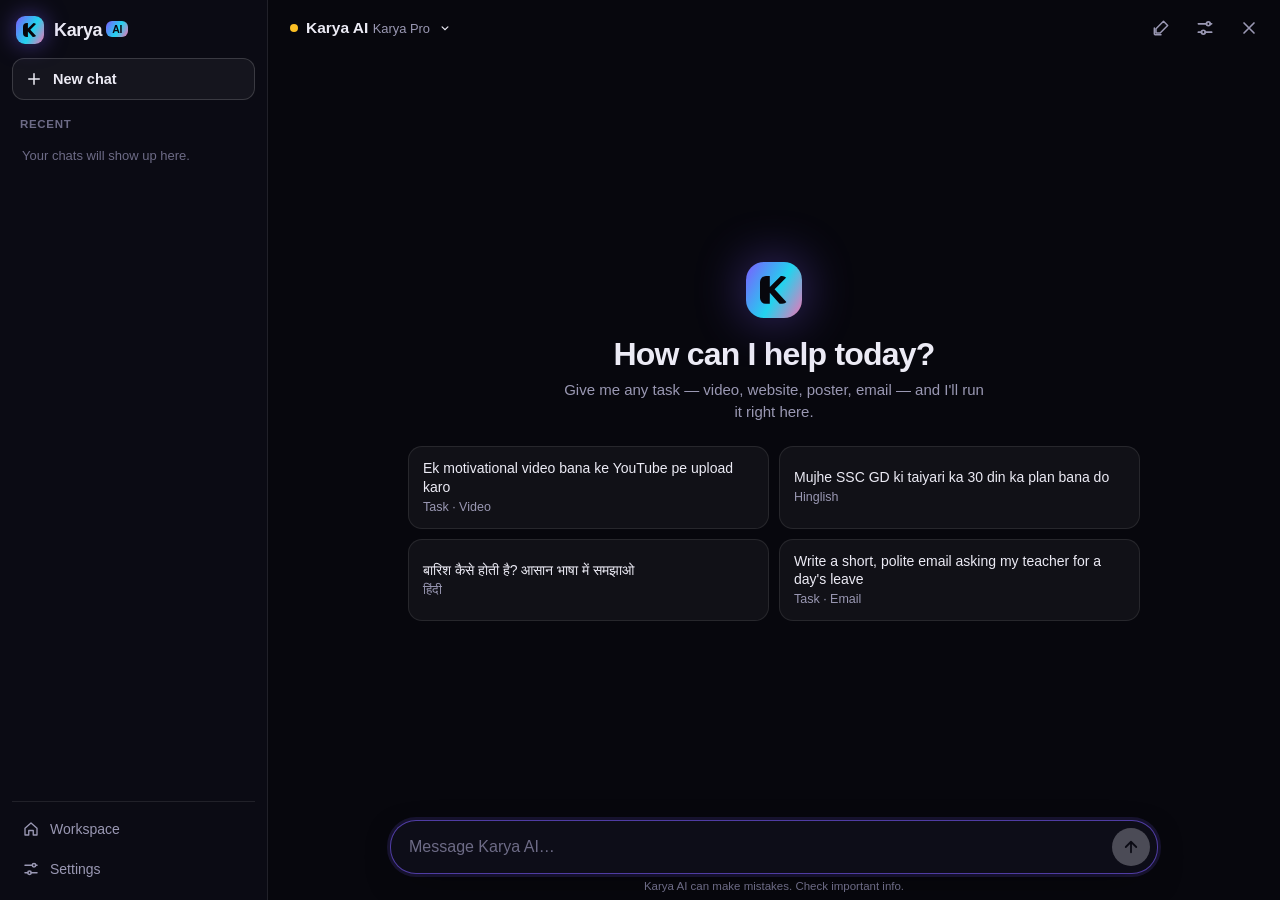
==== commit cb7d5607: "Settings: hide API key / live chat section" ====
--- a/chat.html
+++ b/chat.html
@@ -73,7 +73,7 @@
 <div class="modal" id="settings" hidden role="dialog" aria-modal="true" aria-labelledby="setTitle">
   <div class="modal-card">
     <div class="modal-head"><h2 id="setTitle">Chat settings</h2><button class="icon-btn" id="setClose" aria-label="Close settings"><svg viewBox="0 0 24 24" width="20" height="20" aria-hidden="true"><path d="M6 6l12 12M18 6L6 18" stroke="currentColor" stroke-width="2" stroke-linecap="round"/></svg></button></div>
-    <div class="field">
+    <div class="field" style="display:none">
       <label>Live chat</label>
       <p class="status" id="keyStatus" role="status"></p>
       <details class="adv">
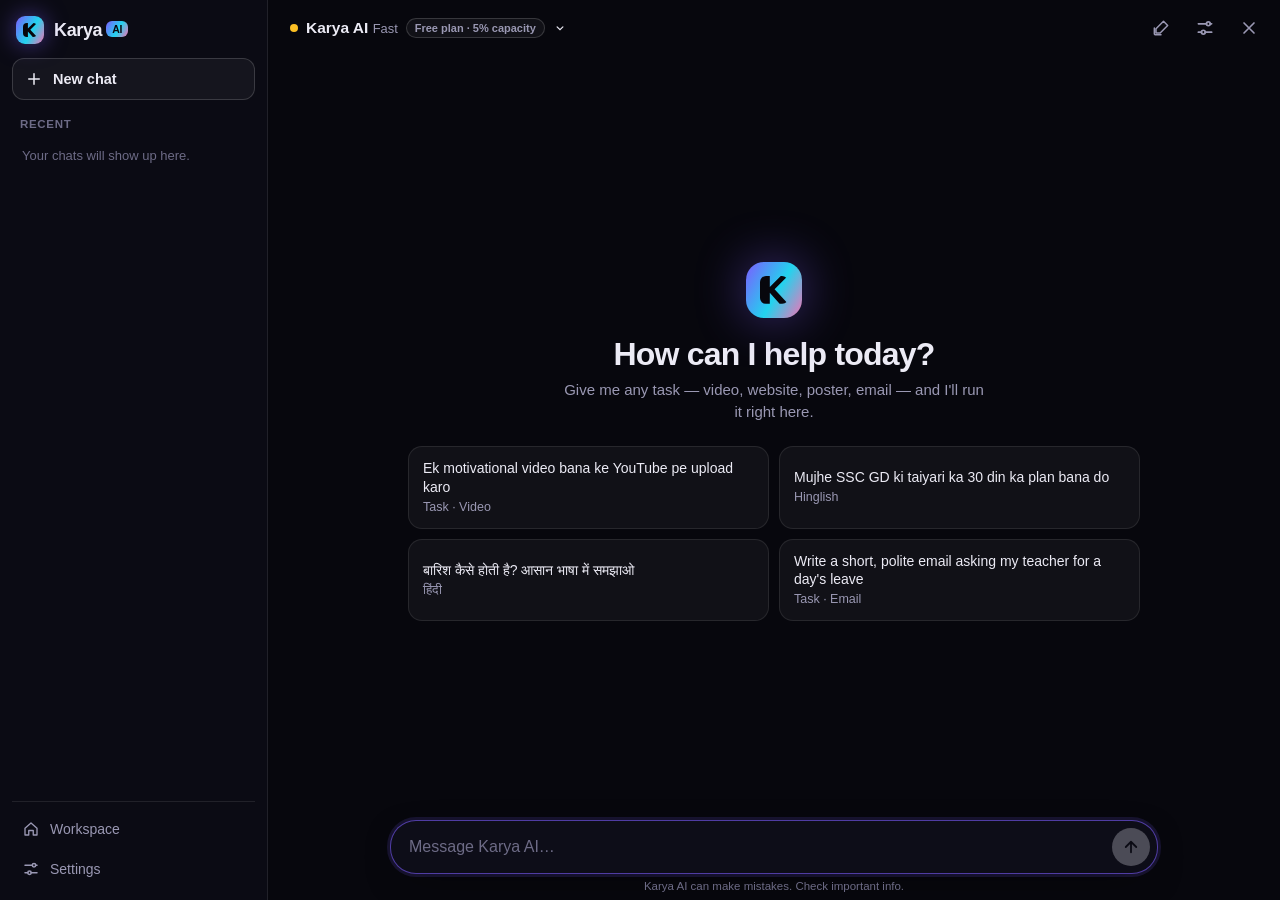
==== commit b7a27c5e: "Plan decides the model: no model picker (free = Karya Fast at 5% capacity, demo Pro = Karya Pro), ca" ====
--- a/chat.html
+++ b/chat.html
@@ -33,7 +33,7 @@
       <button class="icon-btn only-mobile" id="sideOpen" aria-label="Open chat list">
         <svg viewBox="0 0 24 24" width="20" height="20" aria-hidden="true"><path d="M4 6h16M4 12h16M4 18h10" stroke="currentColor" stroke-width="2" stroke-linecap="round" fill="none"/></svg>
       </button>
-      <button class="model-pill" id="modelPill" aria-label="Chat model and settings"><span class="dot" id="statusDot"></span><span id="modelLabel">Karya AI</span><svg viewBox="0 0 24 24" width="14" height="14" aria-hidden="true"><path d="M7 10l5 5 5-5" stroke="currentColor" stroke-width="2" fill="none" stroke-linecap="round"/></svg></button>
+      <button class="model-pill" id="modelPill" aria-label="Plan and settings"><span class="dot" id="statusDot"></span><span id="modelLabel">Karya AI</span><span class="plan-badge" id="planBadge">Free<span class="pb-long"> plan</span> · 5% capacity</span><svg viewBox="0 0 24 24" width="14" height="14" aria-hidden="true"><path d="M7 10l5 5 5-5" stroke="currentColor" stroke-width="2" fill="none" stroke-linecap="round"/></svg></button>
       <div class="bar-actions">
         <button class="icon-btn" id="barNew" aria-label="New chat" title="New chat"><svg viewBox="0 0 24 24" width="20" height="20" aria-hidden="true"><path d="M12 20H5a1 1 0 0 1-1-1v-7M15 4l5 5-9 9H6v-5z" stroke="currentColor" stroke-width="1.8" fill="none" stroke-linejoin="round" stroke-linecap="round"/></svg></button>
         <button class="icon-btn" id="barSettings" aria-label="Settings" title="Settings"><svg viewBox="0 0 24 24" width="20" height="20" aria-hidden="true"><path d="M4 7h10M18 7h2M4 17h4M12 17h8" stroke="currentColor" stroke-width="2" stroke-linecap="round"/><circle cx="16" cy="7" r="2.3" stroke="currentColor" stroke-width="2" fill="none"/><circle cx="10" cy="17" r="2.3" stroke="currentColor" stroke-width="2" fill="none"/></svg></button>
@@ -88,8 +88,7 @@
       </details>
     </div>
     <div class="field">
-      <label for="modelSel">Model</label>
-      <select id="modelSel"></select>
+      <div class="plan-note" id="planNote" role="status"></div>
     </div>
     <div class="field">
       <label for="tempIn">Creativity <small id="tempVal">0.7</small></label>
--- a/chat.css
+++ b/chat.css
@@ -42,7 +42,7 @@
 .bar-actions{margin-left:auto;display:flex;gap:6px}
 .icon-btn{display:inline-grid;place-items:center;width:38px;height:38px;border-radius:11px;border:1px solid transparent;background:none;color:var(--muted);transition:background .15s,color .15s;flex:none;text-decoration:none}
 .icon-btn:hover{background:var(--panel);color:var(--text)}
-.model-pill{display:flex;align-items:center;gap:8px;border:0;background:none;padding:8px 10px;border-radius:11px;font-weight:700;font-size:15.5px;max-width:60vw;min-width:0}
+.model-pill{display:flex;align-items:center;gap:8px;border:0;background:none;padding:8px 10px;border-radius:11px;font-weight:700;font-size:15.5px;max-width:calc(100vw - 150px);min-width:0}
 .model-pill span:not(.dot){white-space:nowrap;overflow:hidden;text-overflow:ellipsis}
 .model-pill:hover{background:var(--panel)}
 .model-pill small{font-weight:500;color:var(--muted)}
@@ -62,7 +62,7 @@
 .sugg button{text-align:left;border:1px solid var(--line);background:var(--panel);border-radius:14px;padding:12px 14px;font-size:14px;line-height:1.35;color:var(--text);transition:background .15s,border-color .15s;min-width:0}
 .sugg button:hover{background:var(--panel2);border-color:var(--line2)}
 .sugg button small{display:block;color:var(--muted);font-size:12.5px;margin-top:2px}
-@media (max-width:520px){.sugg{grid-template-columns:1fr}.sugg button:nth-child(n+4){display:none}.model-pill small{display:none}}
+@media (max-width:520px){.sugg{grid-template-columns:1fr}.sugg button:nth-child(n+4){display:none}.model-pill small{display:none}.model-pill{gap:6px;padding:8px 4px;font-size:15px;max-width:calc(100vw - 118px)}.model-pill>svg{display:none}.model-pill .pb-long{display:none}.model-pill .plan-badge{padding:3px 7px;font-size:10.5px}}
 
 /* messages */
 .msg{display:flex;gap:12px;margin:0 0 22px;animation:fade .2s ease both;min-width:0}
@@ -158,7 +158,14 @@
 .hint{display:block;color:var(--dim);font-size:12.5px;margin-top:7px;line-height:1.45}
 .status{margin:8px 0 0;font-size:13.5px;min-height:1em;color:var(--muted)}
 .status.ok{color:var(--g)}.status.bad{color:var(--r)}
-.modal-actions{display:flex;gap:8px;justify-content:space-between;margin-top:20px}
+.modal-actions{display:flex;flex-wrap:wrap;gap:8px;justify-content:space-between;margin-top:20px}
+.modal-actions .btn{flex:1 1 auto}
+.plan-note{font-size:13.5px;line-height:1.45;padding:10px 12px;border-radius:12px;border:1px solid var(--line2);background:var(--panel);color:var(--muted)}
+.plan-note b{color:var(--text)}
+.plan-note.pro{color:#1b1300;background:linear-gradient(135deg,#ffd76a,#ffb020);border-color:transparent;font-weight:700}
+.model-pill #modelLabel{flex:0 0 auto}
+.model-pill .plan-badge{flex:0 1 auto;overflow:hidden;text-overflow:ellipsis;font-size:11px;font-weight:700;padding:3px 8px;border-radius:99px;border:1px solid var(--line2);color:var(--muted);background:var(--panel);white-space:nowrap}
+.model-pill .plan-badge.pro{color:#1b1300;background:linear-gradient(135deg,#ffd76a,#ffb020);border-color:transparent}
 
 .toast{position:fixed;left:50%;top:calc(var(--app-top) + 70px);transform:translate(-50%,-10px);opacity:0;z-index:120;background:#1a1a2b;color:#ecebf5;border:1px solid var(--line2);padding:10px 16px;border-radius:12px;font-size:14px;box-shadow:var(--shadow);transition:.25s;pointer-events:none;max-width:calc(100vw - 32px);text-align:center}
 .toast.show{opacity:1;transform:translate(-50%,0)}
@@ -168,7 +175,8 @@
   .only-mobile{display:inline-grid}
   .side{position:fixed;left:0;top:var(--app-top);height:var(--app-h);z-index:50;width:min(86vw,300px);transform:translateX(-102%);transition:transform .25s ease;box-shadow:var(--shadow);padding-top:calc(14px + env(safe-area-inset-top))}
   .side.open{transform:none}
-  .bar{padding:0 6px;padding-top:env(safe-area-inset-top)}
+  .bar{padding:0 6px;padding-top:env(safe-area-inset-top);gap:4px}
+  .bar-actions{gap:0}
   .thread{padding:14px 16px 24px}
   .dock{padding-left:10px;padding-right:10px}
 }
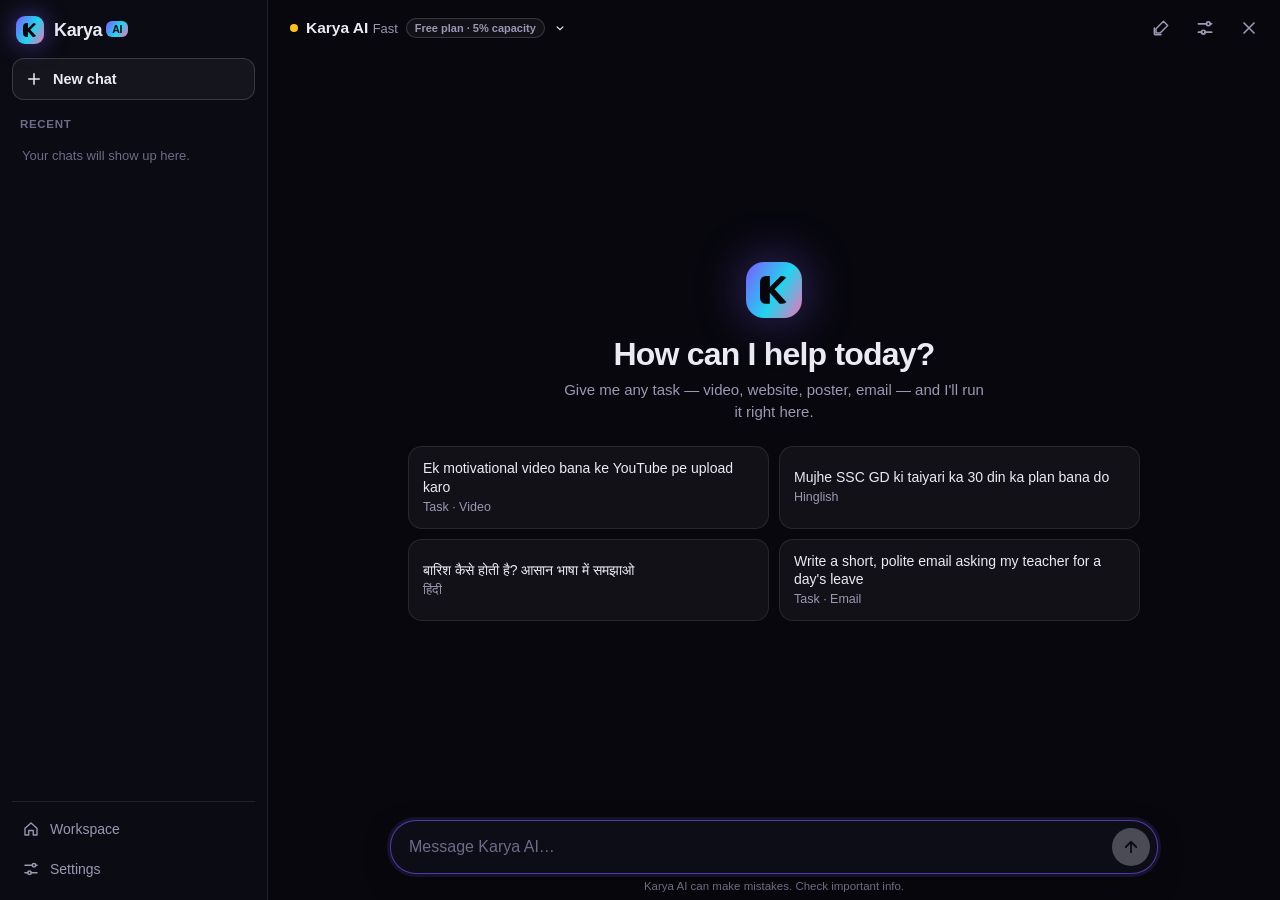
==== commit aa463066: "Pro temporarily locked for everyone: checkout tiles only, Pay -> Verifying -> lock notice (never suc" ====
--- a/chat.html
+++ b/chat.html
@@ -96,7 +96,6 @@
     </div>
     <div class="modal-actions">
       <button type="button" class="btn btn-ghost danger" id="clearAll">Delete all chats</button>
-      <button type="button" class="btn btn-ghost" data-prem-reset>Reset premium (demo)</button>
       <button type="button" class="btn btn-primary" id="setSave">Save</button>
     </div>
   </div>
--- a/chat.css
+++ b/chat.css
@@ -406,3 +406,10 @@
 .adv[open] > summary::before { content: "▾ "; }
 .adv[open] > summary { margin-bottom: 6px; }
 .msg .row.choice { display: flex; gap: 8px; flex-wrap: wrap; margin: 8px 0 2px; }
+
+/* free plan: Pro prompt card under a reply */
+.procard{margin-top:10px;max-width:520px;display:flex;flex-direction:column;gap:6px;padding:12px 14px;border-radius:16px;border:1px solid rgba(255,190,60,.45);background:linear-gradient(180deg,rgba(255,190,60,.14),rgba(255,190,60,.04))}
+.procard b{font-size:15px}
+.procard small{color:var(--muted);font-size:13px}
+.procard .btn{align-self:flex-start;margin-top:4px}
+.procard.on{border-color:rgba(52,211,153,.45);background:linear-gradient(180deg,rgba(52,211,153,.14),rgba(52,211,153,.04))}
